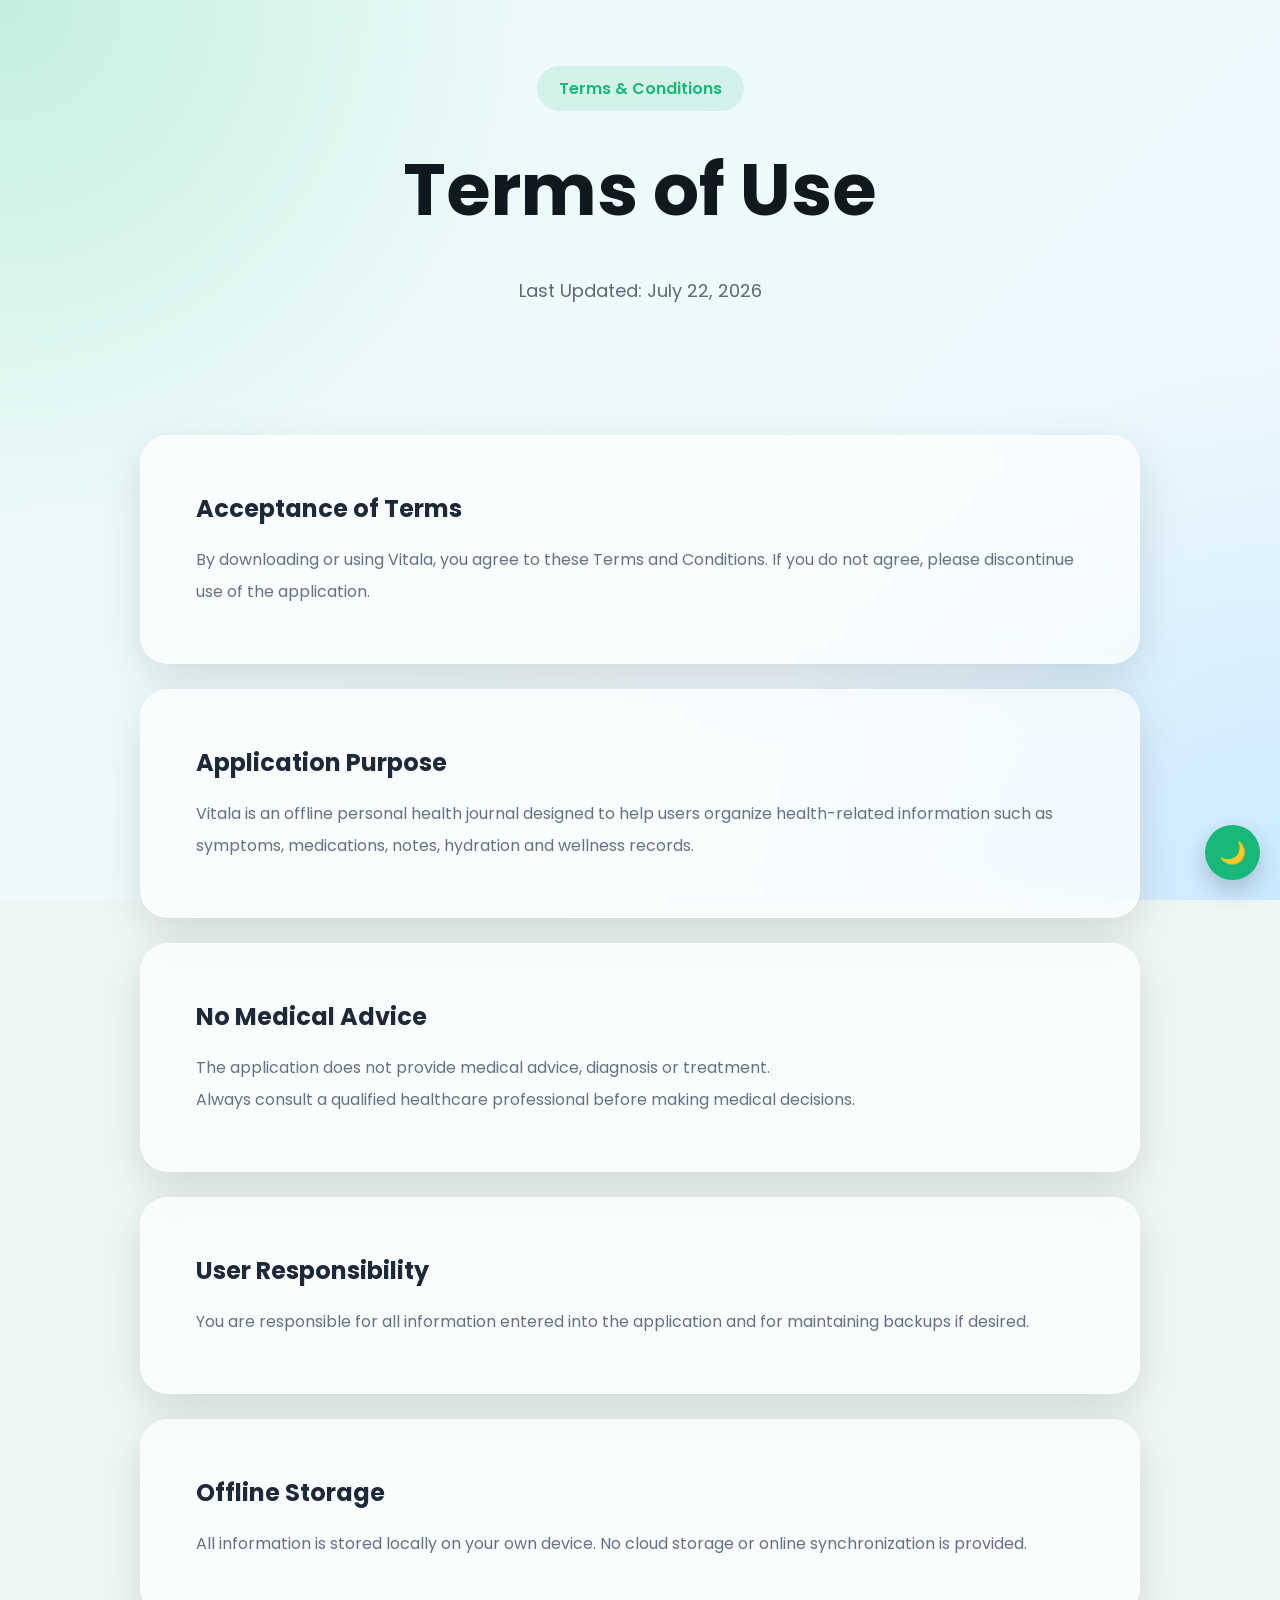
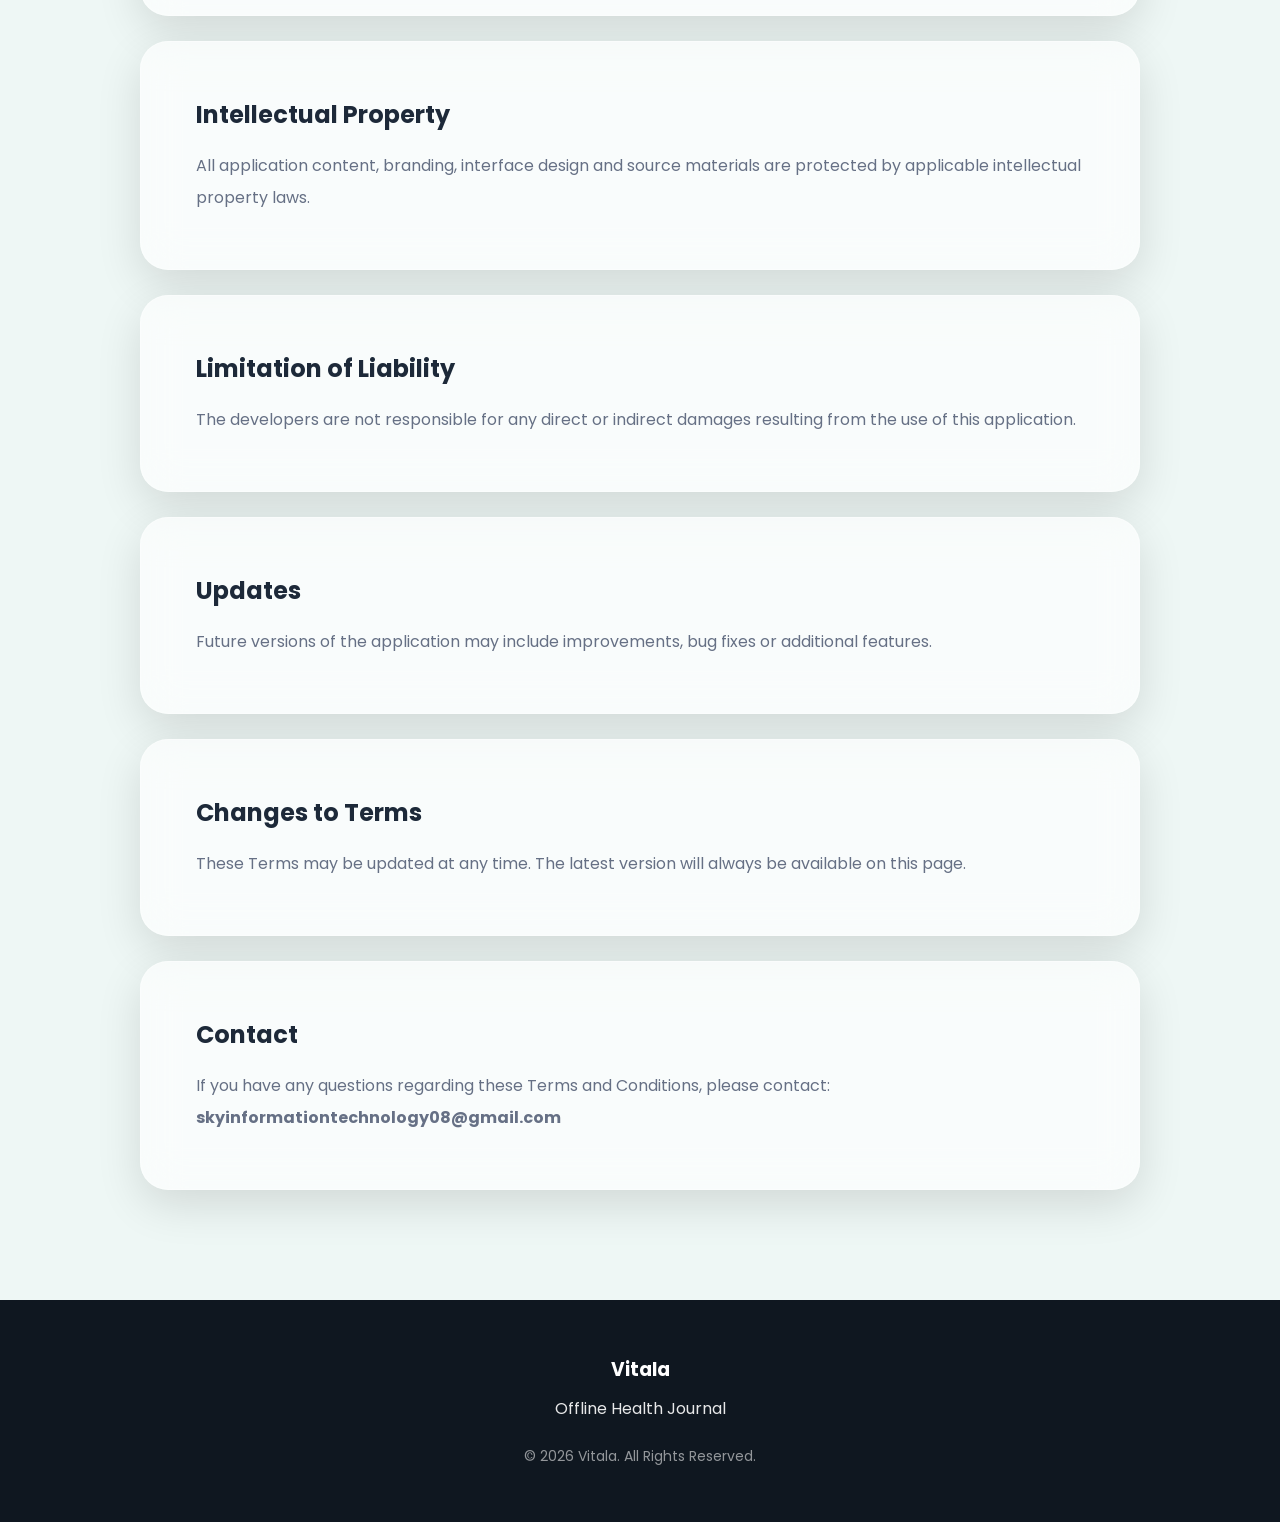
==== docs/terms-conditions.html @ e325323b "HJG" ====
<!DOCTYPE html>
<html lang="en">

<head>
    <meta charset="UTF-8">
    <meta name="viewport" content="width=device-width, initial-scale=1.0">
    <title>Terms & Conditions - Vitala</title>

    <link rel="stylesheet" href="styles.css">

    <link rel="preconnect" href="https://fonts.googleapis.com">
    <link href="https://fonts.googleapis.com/css2?family=Poppins:wght@300;400;500;600;700&display=swap"
          rel="stylesheet">
</head>

<body>

<div class="background"></div>

<section class="hero" style="min-height:45vh;">

    <div class="hero-content">

        <span class="badge">Terms & Conditions</span>

        <h1>Terms of Use</h1>

        <p>
            Last Updated: July 22, 2026
        </p>

    </div>

</section>

<section class="info">

    <div class="glass-card">

        <h2>Acceptance of Terms</h2>

        <p>

            By downloading or using Vitala, you agree to these Terms and Conditions. If you do not agree, please discontinue use of the application.

        </p>

    </div>

    <br>

    <div class="glass-card">

        <h2>Application Purpose</h2>

        <p>

            Vitala is an offline personal health journal designed to help users organize health-related information such as symptoms, medications, notes, hydration and wellness records.

        </p>

    </div>

    <br>

    <div class="glass-card">

        <h2>No Medical Advice</h2>

        <p>

            The application does not provide medical advice, diagnosis or treatment.

        </p>

        <p>

            Always consult a qualified healthcare professional before making medical decisions.

        </p>

    </div>

    <br>

    <div class="glass-card">

        <h2>User Responsibility</h2>

        <p>

            You are responsible for all information entered into the application and for maintaining backups if desired.

        </p>

    </div>

    <br>

    <div class="glass-card">

        <h2>Offline Storage</h2>

        <p>

            All information is stored locally on your own device.

            No cloud storage or online synchronization is provided.

        </p>

    </div>

    <br>

    <div class="glass-card">

        <h2>Intellectual Property</h2>

        <p>

            All application content, branding, interface design and source materials are protected by applicable intellectual property laws.

        </p>

    </div>

    <br>

    <div class="glass-card">

        <h2>Limitation of Liability</h2>

        <p>

            The developers are not responsible for any direct or indirect damages resulting from the use of this application.

        </p>

    </div>

    <br>

    <div class="glass-card">

        <h2>Updates</h2>

        <p>

            Future versions of the application may include improvements, bug fixes or additional features.

        </p>

    </div>

    <br>

    <div class="glass-card">

        <h2>Changes to Terms</h2>

        <p>

            These Terms may be updated at any time.

            The latest version will always be available on this page.

        </p>

    </div>

    <br>

    <div class="glass-card">

        <h2>Contact</h2>

        <p>

            If you have any questions regarding these Terms and Conditions, please contact:

        </p>

        <p>

            <strong>skyinformationtechnology08@gmail.com</strong>

        </p>

    </div>

</section>

<footer>

    <h3>Vitala</h3>

    <p>Offline Health Journal</p>

    <p class="copyright">

        © 2026 Vitala. All Rights Reserved.

    </p>

</footer>

<script src="app.js"></script>

</body>

</html>
---- docs/styles.css ----
*{
    margin:0;
    padding:0;
    box-sizing:border-box;
}

:root{

    --primary:#18b87b;
    --secondary:#3bb3ff;
    --dark:#101820;
    --card:rgba(255,255,255,.75);
    --border:rgba(255,255,255,.35);
    --text:#1d2939;
    --shadow:0 15px 45px rgba(0,0,0,.12);

}

body{

    font-family:'Poppins',sans-serif;
    color:var(--text);
    background:#eef7f5;
    overflow-x:hidden;

}

.background{

    position:fixed;
    inset:0;

    background:
    radial-gradient(circle at top left,#18b87b33,transparent 35%),
    radial-gradient(circle at bottom right,#3bb3ff33,transparent 35%),
    linear-gradient(135deg,#eefcf8,#eef7ff);

    z-index:-2;

}

.hero{

    min-height:100vh;

    display:flex;
    justify-content:center;
    align-items:center;

    text-align:center;

    padding:60px 25px;

}

.hero-content{

    width:100%;
    max-width:850px;

}

.badge{

    display:inline-block;

    padding:10px 22px;

    border-radius:50px;

    background:#18b87b20;

    color:var(--primary);

    font-weight:600;

    margin-bottom:25px;

}

.hero h1{

    font-size:72px;

    font-weight:700;

    color:var(--dark);

}

.hero p{

    margin:30px auto;

    max-width:700px;

    line-height:1.9;

    font-size:18px;

    color:#5d6975;

}

.hero-buttons{

    display:flex;

    justify-content:center;

    flex-wrap:wrap;

    gap:20px;

}

.primary-btn,
.secondary-btn{

    text-decoration:none;

    padding:16px 34px;

    border-radius:14px;

    transition:.35s;

    font-weight:600;

}

.primary-btn{

    background:linear-gradient(135deg,#18b87b,#24d39a);

    color:white;

    box-shadow:var(--shadow);

}

.primary-btn:hover{

    transform:translateY(-4px);

}

.secondary-btn{

    background:white;

    color:var(--dark);

    border:1px solid #ddd;

}

.secondary-btn:hover{

    background:#f5f5f5;

}

.features{

    padding:90px 25px;

}

.section-title{

    text-align:center;

    margin-bottom:55px;

}

.section-title h2{

    font-size:42px;

    margin-bottom:15px;

}

.section-title p{

    color:#667085;

}

.grid{

    display:grid;

    grid-template-columns:repeat(auto-fit,minmax(260px,1fr));

    gap:28px;

    max-width:1200px;

    margin:auto;

}

.card{

    background:var(--card);

    backdrop-filter:blur(16px);

    border:1px solid var(--border);

    border-radius:24px;

    padding:35px;

    transition:.35s;

    box-shadow:var(--shadow);

}

.card:hover{

    transform:translateY(-10px);

}

.icon{

    width:70px;

    height:70px;

    display:flex;

    justify-content:center;

    align-items:center;

    font-size:32px;

    border-radius:20px;

    background:linear-gradient(135deg,#18b87b,#3bb3ff);

    margin-bottom:22px;

}

.card h3{

    margin-bottom:12px;

}

.card p{

    color:#667085;

    line-height:1.8;

}

.info{

    padding:30px;

}

.glass-card{

    max-width:1000px;

    margin:auto;

    padding:55px;

    border-radius:28px;

    background:rgba(255,255,255,.65);

    backdrop-filter:blur(20px);

    border:1px solid rgba(255,255,255,.35);

    box-shadow:var(--shadow);

}

.glass-card h2{

    margin-bottom:18px;

}

.glass-card p{

    line-height:2;

    color:#667085;

}

footer{

    margin-top:80px;

    padding:55px 20px;

    text-align:center;

    background:#0f1720;

    color:white;

}

footer h3{

    margin-bottom:12px;

}

footer p{

    opacity:.9;

    margin-top:8px;

}

.copyright{

    margin-top:25px;

    opacity:.55;

    font-size:14px;

}

@keyframes fadeUp{

    from{

        opacity:0;

        transform:translateY(40px);

    }

    to{

        opacity:1;

        transform:translateY(0);

    }

}

.hero-content,
.card,
.glass-card{

    animation:fadeUp .8s ease;

}

@media(max-width:768px){

.hero h1{

font-size:48px;

}

.hero p{

font-size:16px;

}

.section-title h2{

font-size:30px;

}

.hero-buttons{

flex-direction:column;

}

.primary-btn,
.secondary-btn{

width:100%;

}

.glass-card{

padding:30px;

}

}
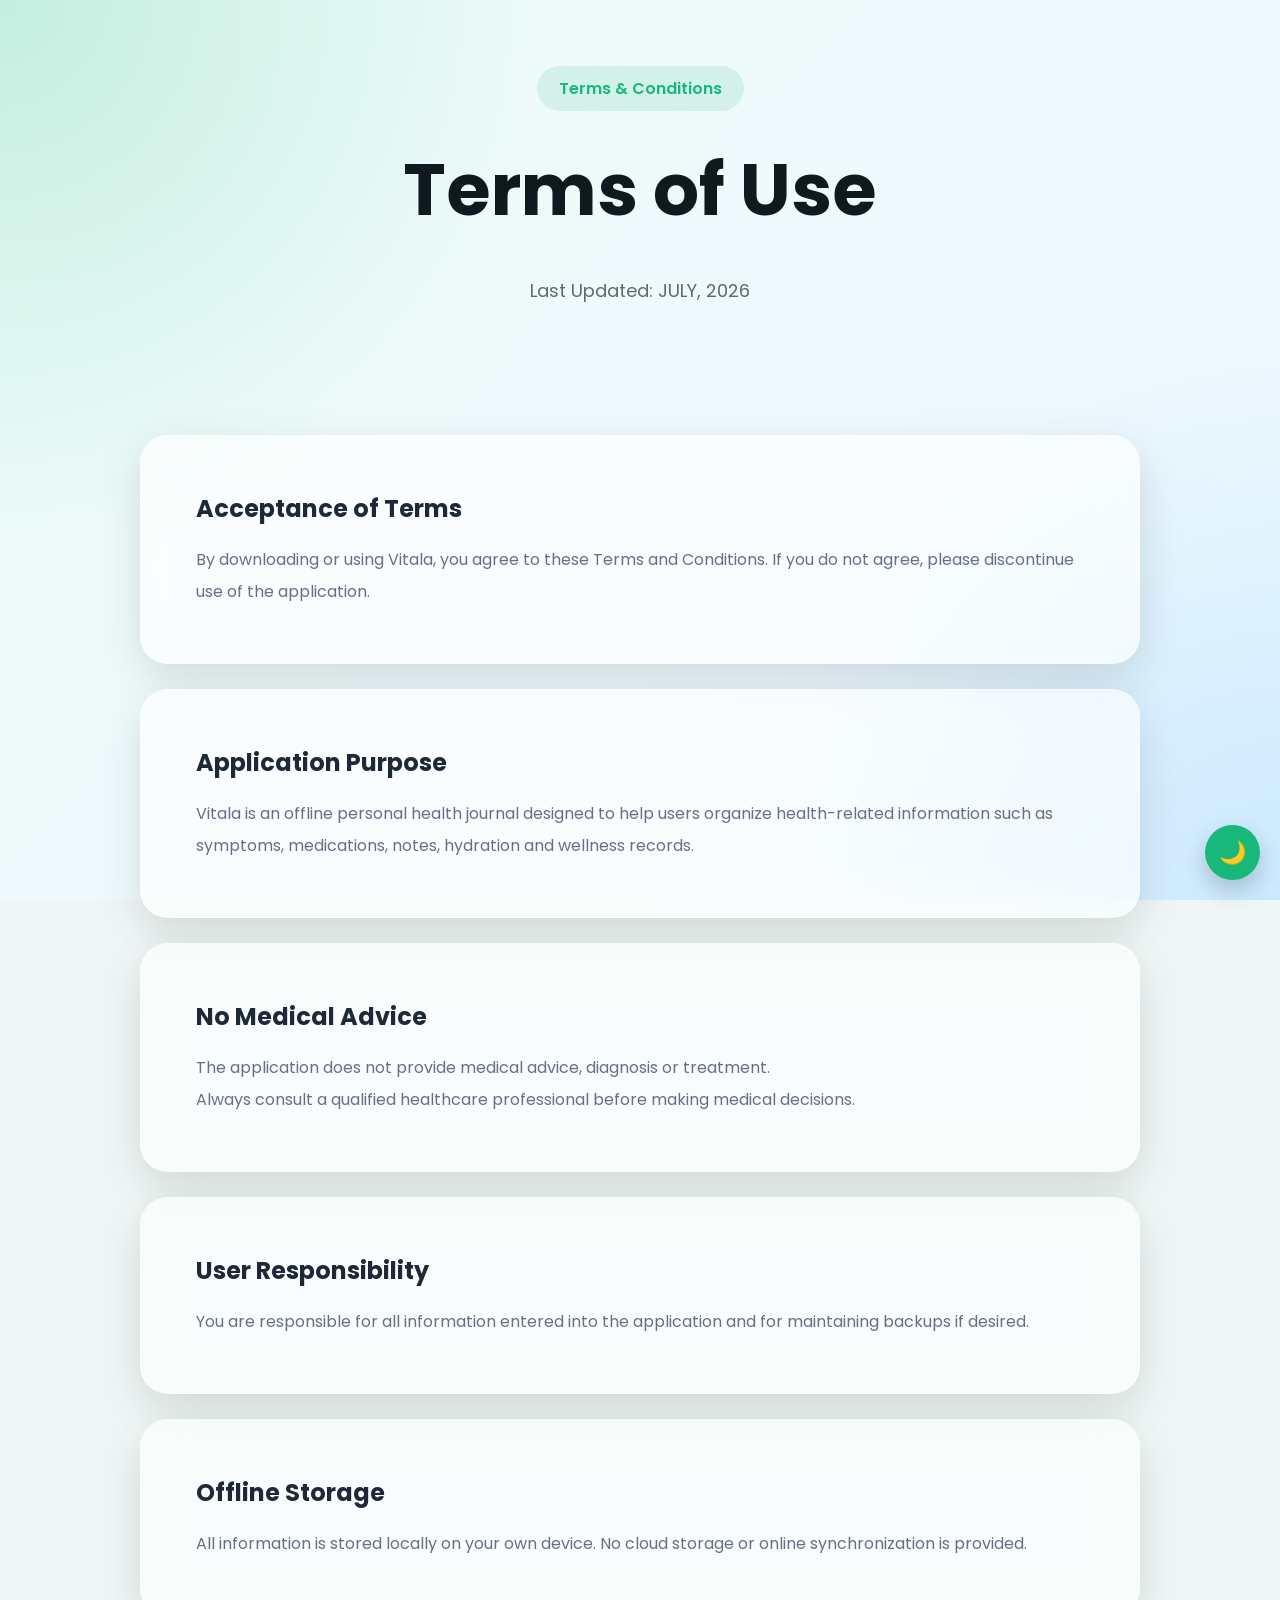
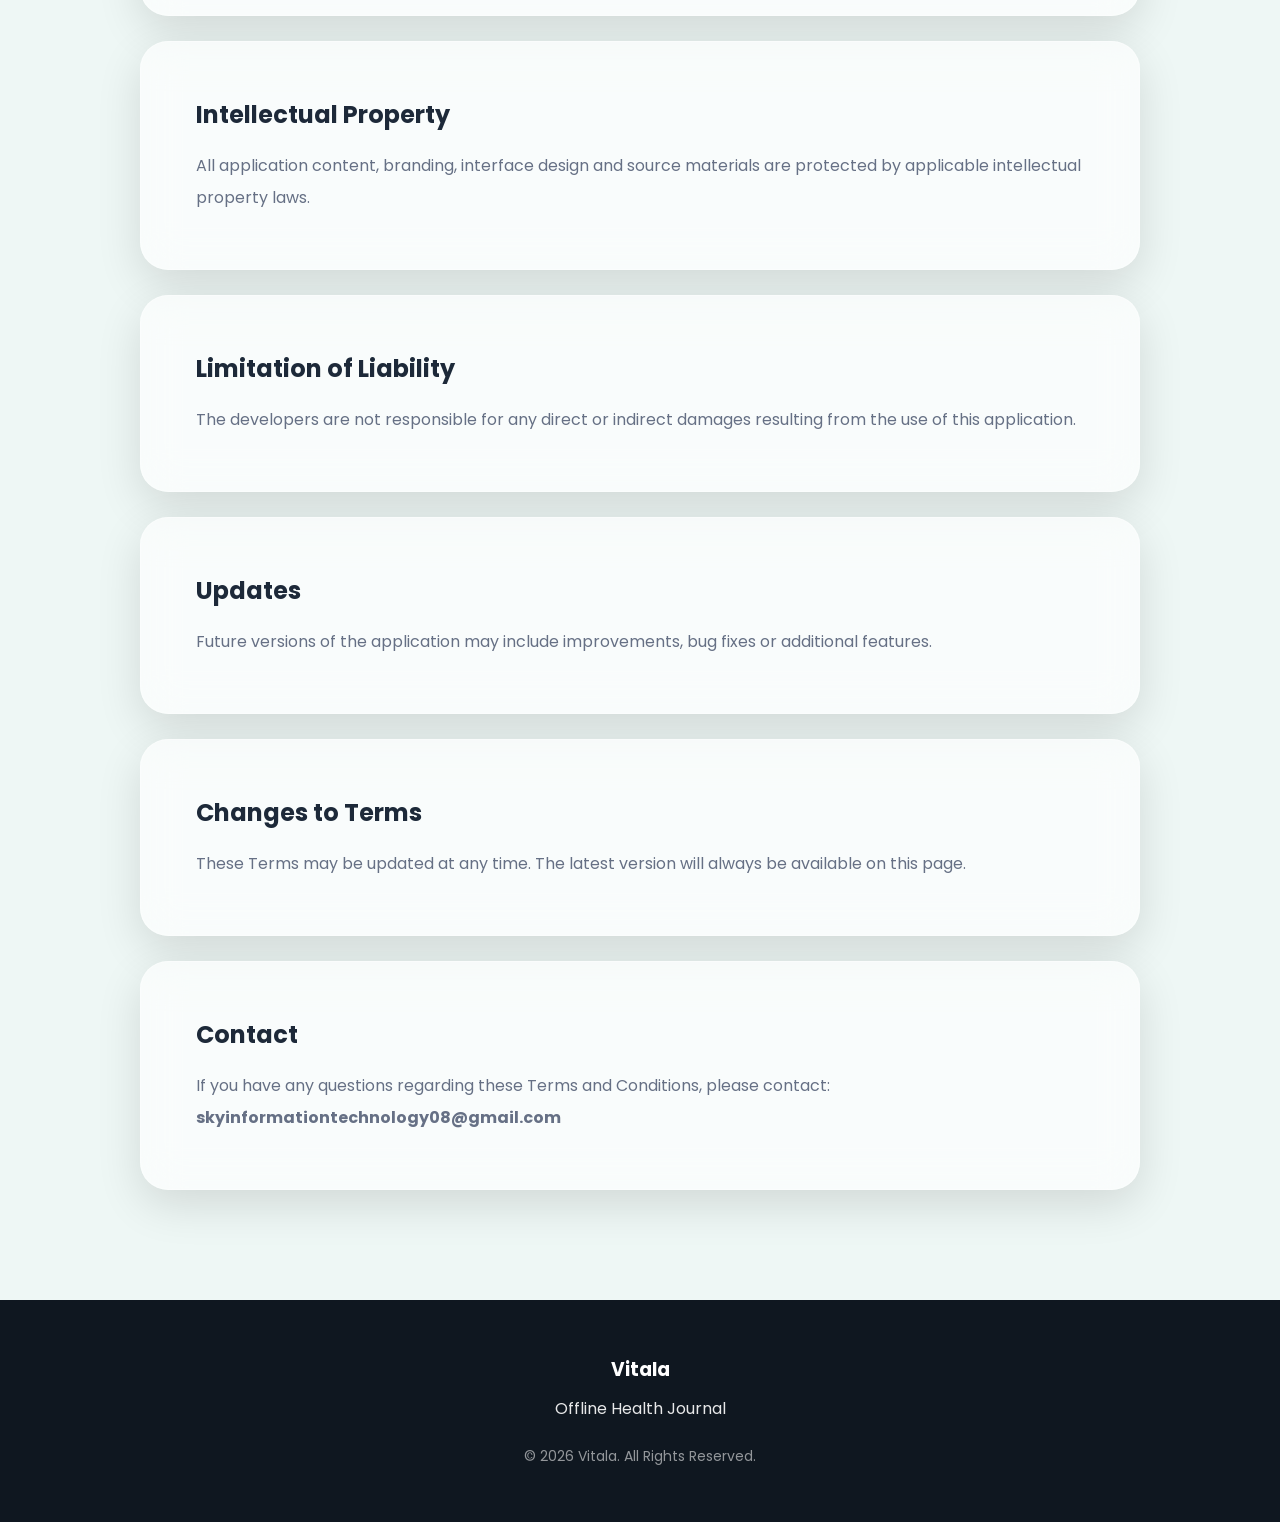
==== commit bd0b08bd: "ewfhjds" ====
--- a/docs/terms-conditions.html
+++ b/docs/terms-conditions.html
@@ -26,7 +26,7 @@
         <h1>Terms of Use</h1>
 
         <p>
-            Last Updated: July 22, 2026
+            Last Updated: JULY, 2026
         </p>
 
     </div>
